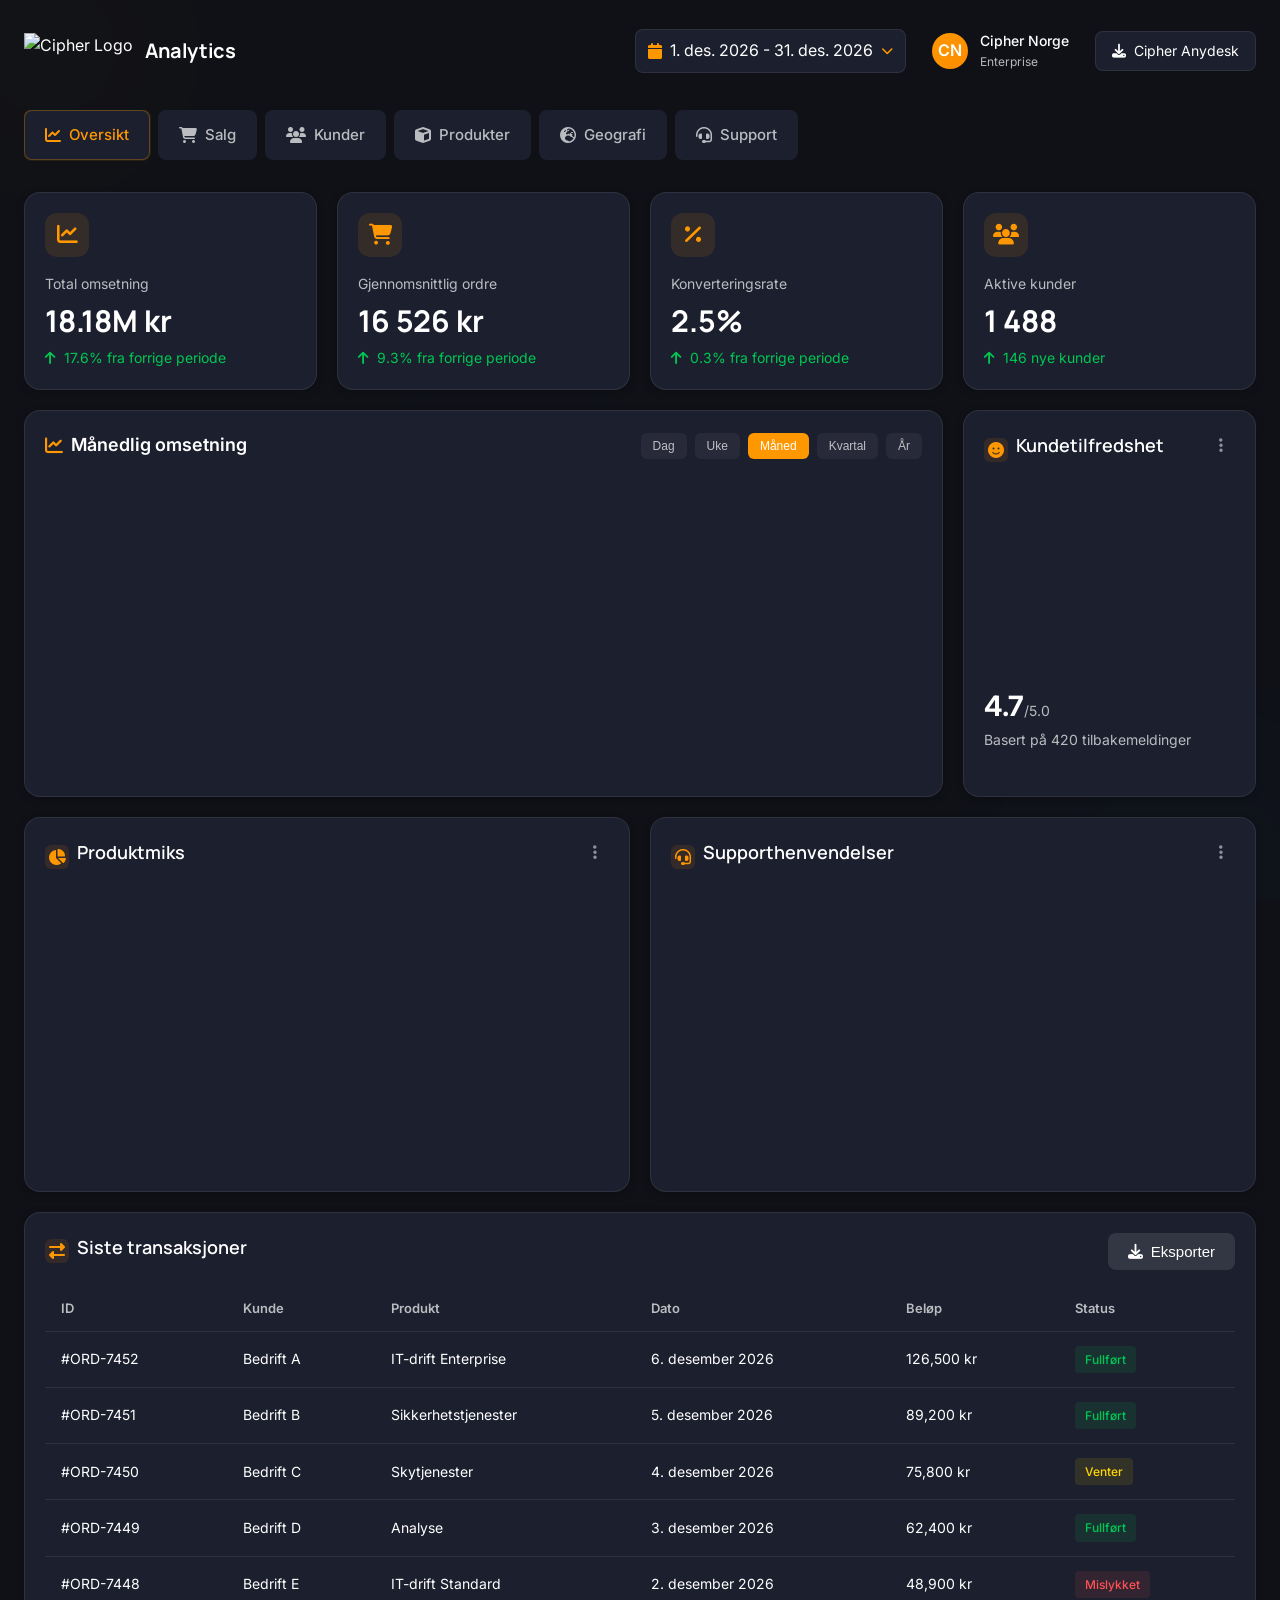
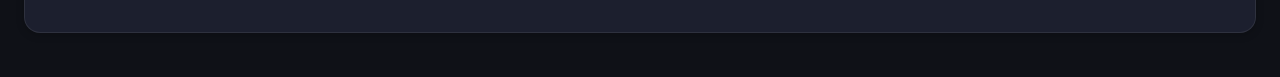
==== dashboard-demo/index.html @ d2697aaa "anydesk" ====
<!DOCTYPE html>
<html lang="no-NO">
<head>
    <meta charset="UTF-8">
    <meta name="viewport" content="width=device-width, initial-scale=1.0, maximum-scale=1.0, user-scalable=no">
    <title>Cipher Analytics | Enterprise Dashboard</title>
    <link rel="icon" type="image/png" href="../bilder/logoside192.png">
    
    <!-- Preload resources -->
    <link rel="preconnect" href="https://fonts.googleapis.com">
    <link rel="preconnect" href="https://fonts.gstatic.com" crossorigin>
    <link href="https://fonts.googleapis.com/css2?family=Inter:wght@300;400;500;600;700&display=swap" rel="stylesheet">
    <link href="https://fonts.googleapis.com/css2?family=Manrope:wght@400;500;600;700&display=swap" rel="stylesheet">
    
    <!-- FontAwesome & Material Symbols -->
    <link rel="stylesheet" href="https://cdnjs.cloudflare.com/ajax/libs/font-awesome/6.4.0/css/all.min.css">
    <link rel="stylesheet" href="https://fonts.googleapis.com/css2?family=Material+Symbols+Rounded:opsz,wght,FILL,GRAD@20..48,100..700,0..1,0..200" />
    
    <!-- ApexCharts for better visualizations -->
    <script src="https://cdnjs.cloudflare.com/ajax/libs/apexcharts/3.42.0/apexcharts.min.js"></script>
    
    <style>
        :root {
            /* Modern X close button */
        .modern-close-btn {
            position: absolute;
            top: 15px;
            right: 15px;
            width: 32px;
            height: 32px;
            background-color: rgba(255, 255, 255, 0.1);
            border-radius: 50%;
            display: flex;
            justify-content: center;
            align-items: center;
            cursor: pointer;
            transition: all 0.2s ease;
            border: none;
            outline: none;
            z-index: 100;
        }
        
        .modern-close-btn:hover {
            background-color: rgba(255, 255, 255, 0.2);
            transform: scale(1.05);
        }
        
        .modern-close-btn:before, 
        .modern-close-btn:after {
            content: '';
            position: absolute;
            width: 16px;
            height: 2px;
            background-color: #fff;
            border-radius: 1px;
        }
        
        .modern-close-btn:before {
            transform: rotate(45deg);
        }
        
        .modern-close-btn:after {
            transform: rotate(-45deg);
        }
            /* Brand Colors */
            --primary: #FF9800;
            --primary-dark: #E65100;
            --primary-light: #FFB74D;
            --primary-gradient: linear-gradient(135deg, #FF9800, #FB8C00);
            
            /* Dark Theme Colors */
            --bg-darkest: #0F1117;
            --bg-dark: #131620;
            --bg-card: #1C1F2E;
            --bg-card-hover: #252A3C;
            --bg-tooltip: rgba(20, 22, 34, 0.95);
            
            /* UI Colors */
            --text-primary: #FFFFFF;
            --text-secondary: rgba(255, 255, 255, 0.7);
            --text-tertiary: rgba(255, 255, 255, 0.5);
            --border-light: rgba(255, 255, 255, 0.08);
            --success: #00C853;
            --warning: #FFD600;
            --danger: #FF5252;
            --info: #2196F3;
            
            /* Shadows */
            --shadow-sm: 0 2px 8px rgba(0, 0, 0, 0.2);
            --shadow-md: 0 4px 12px rgba(0, 0, 0, 0.3);
            --shadow-lg: 0 8px 24px rgba(0, 0, 0, 0.4);
            --shadow-glow: 0 0 20px rgba(255, 152, 0, 0.2);
            
            /* Animation */
            --transition-fast: 0.2s ease;
            --transition-normal: 0.3s ease;
            --transition-slow: 0.5s ease;
        }
        
        * {
            margin: 0;
            padding: 0;
            box-sizing: border-box;
            scrollbar-width: thin;
            scrollbar-color: var(--primary) var(--bg-dark);
        }
        
        *::-webkit-scrollbar {
            width: 6px;
            height: 6px;
        }
        
        *::-webkit-scrollbar-track {
            background: var(--bg-dark);
        }
        
        *::-webkit-scrollbar-thumb {
            background-color: var(--primary);
            border-radius: 20px;
        }
        
        body {
            font-family: 'Inter', sans-serif;
            background-color: var(--bg-darkest);
            color: var(--text-primary);
            line-height: 1.6;
            overflow-x: hidden;
            margin: 0;
            min-height: 100vh;
            display: flex;
            flex-direction: column;
        }
        
        /* Typography */
        h1, h2, h3, h4, h5, h6 {
            font-family: 'Manrope', sans-serif;
            font-weight: 600;
            margin-bottom: 0.5rem;
        }
        
        .text-xs { font-size: 0.75rem; }
        .text-sm { font-size: 0.875rem; }
        .text-md { font-size: 1rem; }
        .text-lg { font-size: 1.125rem; }
        .text-xl { font-size: 1.25rem; }
        .text-2xl { font-size: 1.5rem; }
        .text-3xl { font-size: 1.75rem; }
        
        .font-light { font-weight: 300; }
        .font-normal { font-weight: 400; }
        .font-medium { font-weight: 500; }
        .font-semibold { font-weight: 600; }
        .font-bold { font-weight: 700; }
        
        .text-primary { color: var(--text-primary); }
        .text-secondary { color: var(--text-secondary); }
        .text-tertiary { color: var(--text-tertiary); }
        .text-brand { color: var(--primary); }
        .text-success { color: var(--success); }
        .text-warning { color: var(--warning); }
        .text-danger { color: var(--danger); }
        .text-info { color: var(--info); }
        
        /* Layout */
        .dashboard-container {
            width: 100%;
            max-width: 1440px;
            margin: 0 auto;
            padding: 1.5rem;
        }
        
        .dashboard-header {
            display: flex;
            justify-content: space-between;
            align-items: center;
            margin-bottom: 2rem;
            position: relative;
        }
        
        .dashboard-logo {
            display: flex;
            align-items: center;
            gap: 0.75rem;
        }
        
        .dashboard-logo img {
            height: 36px;
            width: auto;
        }
        
        .dashboard-logo-text {
            font-family: 'Manrope', sans-serif;
            font-weight: 700;
            font-size: 1.25rem;
            letter-spacing: -0.02em;
            color: var(--text-primary);
        }
        
        .dashboard-controls {
            display: flex;
            align-items: center;
            gap: 1.25rem;
        }
        
        .date-selector {
            display: flex;
            align-items: center;
            background-color: var(--bg-card);
            border: 1px solid var(--border-light);
            border-radius: 8px;
            padding: 0.5rem 0.75rem;
            gap: 0.5rem;
            cursor: pointer;
            transition: var(--transition-normal);
        }
        
        .date-selector:hover {
            background-color: var(--bg-card-hover);
        }
        
        .date-selector i {
            color: var(--primary);
        }
        
        .profile-menu {
            display: flex;
            align-items: center;
            gap: 0.75rem;
            padding: 0.375rem;
            border-radius: 8px;
            cursor: pointer;
            transition: var(--transition-normal);
        }
        
        .profile-menu:hover {
            background-color: var(--bg-card);
        }
        
        .profile-avatar {
            width: 36px;
            height: 36px;
            border-radius: 50%;
            background: var(--primary-gradient);
            display: flex;
            align-items: center;
            justify-content: center;
            font-weight: 600;
            color: white;
            text-transform: uppercase;
        }
        
        /* Grid Layout */
        .dashboard-grid {
            display: grid;
            grid-template-columns: repeat(4, 1fr);
            grid-template-rows: auto;
            gap: 1.25rem;
            margin-bottom: 1.25rem;
        }
        
        .grid-col-span-1 { grid-column: span 1; }
        .grid-col-span-2 { grid-column: span 2; }
        .grid-col-span-3 { grid-column: span 3; }
        .grid-col-span-4 { grid-column: span 4; }
        
        .grid-row-span-1 { grid-row: span 1; }
        .grid-row-span-2 { grid-row: span 2; }
        
        /* Cards */
        .card {
            background-color: var(--bg-card);
            border-radius: 1rem;
            padding: 1.25rem;
            box-shadow: var(--shadow-sm);
            transition: transform var(--transition-normal), box-shadow var(--transition-normal);
            height: 100%;
            position: relative;
            display: flex;
            flex-direction: column;
            border: 1px solid var(--border-light);
        }
        
        .card:hover {
            transform: translateY(-5px);
            box-shadow: var(--shadow-md);
        }
        
        .card-header {
            display: flex;
            justify-content: space-between;
            align-items: flex-start;
            margin-bottom: 1rem;
        }
        
        .card-title {
            display: flex;
            align-items: center;
            gap: 0.5rem;
        }
        
        .card-icon {
            width: 24px;
            height: 24px;
            display: inline-flex;
            align-items: center;
            justify-content: center;
            border-radius: 6px;
            background: rgba(255, 152, 0, 0.1);
            color: var(--primary);
        }
        
        .card-menu {
            color: var(--text-tertiary);
            cursor: pointer;
            width: 28px;
            height: 28px;
            display: flex;
            align-items: center;
            justify-content: center;
            border-radius: 6px;
            transition: var(--transition-fast);
        }
        
        .card-menu:hover {
            background-color: var(--bg-card-hover);
            color: var(--text-primary);
        }
        
        .card-content {
            flex: 1;
            display: flex;
            flex-direction: column;
        }
        
        /* KPI Cards */
        .kpi-card {
            background-color: var(--bg-card);
            border-radius: 1rem;
            padding: 1.25rem;
            transition: transform var(--transition-normal), box-shadow var(--transition-normal);
            height: 100%;
            position: relative;
            overflow: hidden;
            display: flex;
            flex-direction: column;
            box-shadow: var(--shadow-sm);
            border: 1px solid var(--border-light);
        }
        
        .kpi-card:hover {
            transform: translateY(-5px);
            box-shadow: var(--shadow-md);
        }
        
        .kpi-card::before {
            content: '';
            position: absolute;
            top: 0;
            left: 0;
            width: 100%;
            height: 3px;
            background: var(--primary-gradient);
            opacity: 0;
            transition: opacity var(--transition-normal);
        }
        
        .kpi-card:hover::before {
            opacity: 1;
        }
        
        .kpi-icon {
            width: 44px;
            height: 44px;
            border-radius: 12px;
            background: rgba(255, 152, 0, 0.1);
            display: flex;
            align-items: center;
            justify-content: center;
            font-size: 1.3rem;
            color: var(--primary);
            margin-bottom: 1rem;
            transition: var(--transition-normal);
        }
        
        .kpi-card:hover .kpi-icon {
            background: var(--primary-gradient);
            color: white;
            transform: scale(1.05);
            box-shadow: var(--shadow-glow);
        }
        
        .kpi-label {
            font-size: 0.875rem;
            color: var(--text-secondary);
            margin-bottom: 0.5rem;
        }
        
        .kpi-value {
            font-family: 'Manrope', sans-serif;
            font-size: 1.875rem;
            font-weight: 700;
            color: var(--text-primary);
            margin-bottom: 0.5rem;
            line-height: 1.2;
        }
        
        .kpi-trend {
            display: flex;
            align-items: center;
            gap: 0.5rem;
            font-size: 0.875rem;
        }
        
        .trend-positive {
            color: var(--success);
        }
        
        .trend-negative {
            color: var(--danger);
        }
        
        /* Chart containers */
        .chart-container {
            width: 100%;
            height: 100%;
            min-height: 300px;
            flex: 1;
            display: flex;
            flex-direction: column;
        }
        
        .chart-header {
            display: flex;
            justify-content: space-between;
            align-items: center;
            margin-bottom: 1rem;
        }
        
        .chart-title {
            font-size: 1.125rem;
            font-weight: 600;
            color: var(--text-primary);
            display: flex;
            align-items: center;
            gap: 0.5rem;
        }
        
        .chart-title i {
            color: var(--primary);
        }
        
        .chart-filters {
            display: flex;
            gap: 0.5rem;
        }
        
        .chart-filter {
            padding: 0.375rem 0.75rem;
            border-radius: 6px;
            font-size: 0.75rem;
            font-weight: 500;
            background-color: rgba(255, 255, 255, 0.05);
            color: var(--text-secondary);
            cursor: pointer;
            transition: var(--transition-fast);
            border: none;
        }
        
        .chart-filter:hover {
            background-color: rgba(255, 255, 255, 0.1);
            color: var(--text-primary);
        }
        
        .chart-filter.active {
            background-color: var(--primary);
            color: white;
        }
        
        .chart-area {
            flex: 1;
            display: flex;
            align-items: center;
            justify-content: center;
            min-height: 240px;
        }
        
        /* Responsive table */
        .table-responsive {
            overflow-x: auto;
            -webkit-overflow-scrolling: touch;
        }
        
        @media (max-width: 768px) {
            .data-table {
                display: block;
                overflow-x: auto;
                white-space: nowrap;
            }
        }
        
        /* Table styling */
        .data-table {
            width: 100%;
            border-collapse: separate;
            border-spacing: 0;
        }
        
        .data-table th {
            text-align: left;
            padding: 0.75rem 1rem;
            font-weight: 600;
            color: var(--text-secondary);
            font-size: 0.8125rem;
            border-bottom: 1px solid var(--border-light);
        }
        
        .data-table td {
            padding: 0.875rem 1rem;
            color: var(--text-primary);
            font-size: 0.875rem;
            border-bottom: 1px solid var(--border-light);
        }
        
        .data-table tr:last-child td {
            border-bottom: none;
        }
        
        .data-table tr:hover td {
            background-color: rgba(255, 255, 255, 0.02);
        }
        
        .table-status {
            display: inline-flex;
            align-items: center;
            gap: 0.375rem;
            padding: 0.25rem 0.625rem;
            border-radius: 4px;
            font-size: 0.75rem;
            font-weight: 500;
        }
        
        .status-completed {
            background-color: rgba(0, 200, 83, 0.1);
            color: var(--success);
        }
        
        .status-pending {
            background-color: rgba(255, 214, 0, 0.1);
            color: var(--warning);
        }
        
        .status-failed {
            background-color: rgba(255, 82, 82, 0.1);
            color: var(--danger);
        }
        
        /* Tabs */
        .dashboard-tabs {
            display: flex;
            gap: 0.5rem;
            margin-bottom: 1.5rem;
            overflow-x: auto;
            padding-bottom: 0.5rem;
            scrollbar-width: none; /* Firefox */
        }
        
        .dashboard-tabs::-webkit-scrollbar {
            display: none; /* Chrome, Safari, Opera */
        }
        
        .dashboard-tab {
            padding: 0.75rem 1.25rem;
            border-radius: 8px;
            font-size: 0.9375rem;
            font-weight: 500;
            background-color: var(--bg-card);
            color: var(--text-secondary);
            cursor: pointer;
            transition: var(--transition-fast);
            white-space: nowrap;
            display: flex;
            align-items: center;
            gap: 0.5rem;
            border: 1px solid transparent;
        }
        
        .dashboard-tab:hover {
            background-color: var(--bg-card-hover);
            color: var(--text-primary);
        }
        
        .dashboard-tab.active {
            background-color: var(--bg-card);
            color: var(--primary);
            border: 1px solid rgba(255, 152, 0, 0.3);
            box-shadow: 0 0 0 1px rgba(255, 152, 0, 0.1);
        }
        
        .dashboard-tab i {
            font-size: 1rem;
        }
        
        /* Panels */
        .dashboard-panel {
            display: none;
            animation: fadeIn 0.3s ease;
        }
        
        .dashboard-panel.active {
            display: block;
        }
        
        @keyframes fadeIn {
            from { opacity: 0; }
            to { opacity: 1; }
        }
        
        /* Badges */
        .badge {
            display: inline-flex;
            align-items: center;
            justify-content: center;
            padding: 0.25rem 0.625rem;
            border-radius: 4px;
            font-size: 0.75rem;
            font-weight: 500;
            gap: 0.25rem;
        }
        
        .badge-success {
            background-color: rgba(0, 200, 83, 0.1);
            color: var(--success);
        }
        
        .badge-warning {
            background-color: rgba(255, 214, 0, 0.1);
            color: var(--warning);
        }
        
        .badge-danger {
            background-color: rgba(255, 82, 82, 0.1);
            color: var(--danger);
        }
        
        .badge-info {
            background-color: rgba(33, 150, 243, 0.1);
            color: var(--info);
        }
        
        /* Buttons */
        .btn {
            display: inline-flex;
            align-items: center;
            justify-content: center;
            padding: 0.625rem 1.25rem;
            border-radius: 8px;
            font-size: 0.9375rem;
            font-weight: 500;
            cursor: pointer;
            transition: var(--transition-fast);
            gap: 0.5rem;
            border: none;
            outline: none;
        }
        
        .btn-primary {
            background: var(--primary-gradient);
            color: white;
            box-shadow: 0 2px 10px rgba(255, 152, 0, 0.2);
        }
        
        .btn-primary:hover {
            box-shadow: 0 4px 15px rgba(255, 152, 0, 0.4);
            transform: translateY(-2px);
        }
        
        .btn-secondary {
            background-color: rgba(255, 255, 255, 0.1);
            color: var(--text-primary);
        }
        
        .btn-secondary:hover {
            background-color: rgba(255, 255, 255, 0.15);
        }
        
        .btn-icon {
            width: 36px;
            height: 36px;
            padding: 0;
            border-radius: 8px;
            display: inline-flex;
            align-items: center;
            justify-content: center;
        }
        
        /* Progress bar */
        .progress-container {
            width: 100%;
            height: 8px;
            background-color: rgba(255, 255, 255, 0.1);
            border-radius: 10px;
            margin-top: 0.5rem;
            overflow: hidden;
        }
        
        .progress-bar {
            height: 100%;
            border-radius: 10px;
            transition: width 1s ease-in-out;
            background: var(--primary-gradient);
        }
        
        /* Activity feed */
        .activity-feed {
            display: flex;
            flex-direction: column;
            gap: 1rem;
        }
        
        .activity-item {
            display: flex;
            gap: 1rem;
            position: relative;
            padding-bottom: 1rem;
        }
        
        .activity-item:not(:last-child)::before {
            content: '';
            position: absolute;
            top: 32px;
            left: 15px;
            width: 1px;
            height: calc(100% - 15px);
            background-color: var(--border-light);
        }
        
        .activity-icon {
            width: 32px;
            height: 32px;
            border-radius: 50%;
            background-color: rgba(255, 152, 0, 0.1);
            display: flex;
            align-items: center;
            justify-content: center;
            font-size: 0.875rem;
            color: var(--primary);
            flex-shrink: 0;
        }
        
        .activity-content {
            flex: 1;
        }
        
        .activity-title {
            font-size: 0.9375rem;
            font-weight: 500;
            color: var(--text-primary);
            margin-bottom: 0.25rem;
        }
        
        .activity-time {
            font-size: 0.75rem;
            color: var(--text-tertiary);
        }
        
        /* Map */
        .map-container {
            width: 100%;
            height: 100%;
            min-height: 300px;
            position: relative;
            border-radius: 8px;
            overflow: hidden;
        }
        
        .map-overlay {
            position: absolute;
            top: 1rem;
            left: 1rem;
            background-color: var(--bg-tooltip);
            padding: 0.75rem 1rem;
            border-radius: 8px;
            z-index: 10;
            backdrop-filter: blur(10px);
            -webkit-backdrop-filter: blur(10px);
            border: 1px solid var(--border-light);
        }
        
        .map-legend {
            display: flex;
            flex-direction: column;
            gap: 0.5rem;
        }
        
        .legend-item {
            display: flex;
            align-items: center;
            gap: 0.5rem;
            font-size: 0.8125rem;
        }
        
        .legend-color {
            width: 12px;
            height: 12px;
            border-radius: 3px;
        }
        
        /* Notification */
        .notification-badge {
            position: absolute;
            top: -5px;
            right: -5px;
            width: 18px;
            height: 18px;
            background-color: var(--danger);
            color: white;
            border-radius: 50%;
            font-size: 0.6875rem;
            display: flex;
            align-items: center;
            justify-content: center;
            font-weight: 600;
        }
        
        /* Tooltips */
        [data-tooltip] {
            position: relative;
            cursor: help;
        }
        
        [data-tooltip]::after {
            content: attr(data-tooltip);
            position: absolute;
            bottom: 125%;
            left: 50%;
            transform: translateX(-50%);
            background-color: var(--bg-tooltip);
            color: var(--text-primary);
            padding: 0.5rem 0.875rem;
            border-radius: 6px;
            font-size: 0.75rem;
            white-space: nowrap;
            box-shadow: var(--shadow-md);
            opacity: 0;
            visibility: hidden;
            transition: var(--transition-fast);
            z-index: 20;
            backdrop-filter: blur(5px);
            -webkit-backdrop-filter: blur(5px);
            border: 1px solid var(--border-light);
        }
        
        [data-tooltip]:hover::after {
            opacity: 1;
            visibility: visible;
        }
        
        /* Animated background effect */
        .animated-bg {
            position: absolute;
            width: 100%;
            height: 100%;
            overflow: hidden;
            top: 0;
            left: 0;
            z-index: -1;
            opacity: 0.05;
        }
        
        .animated-blob {
            position: absolute;
            background: var(--primary);
            border-radius: 50%;
            filter: blur(60px);
            opacity: 0.3;
            animation: blob-move 20s ease infinite alternate;
        }
        
        .blob-1 {
            width: 300px;
            height: 300px;
            top: -100px;
            left: -100px;
            animation-delay: 0s;
        }
        
        .blob-2 {
            width: 400px;
            height: 400px;
            bottom: -200px;
            right: -100px;
            animation-delay: -5s;
            background: #2196F3;
        }
        
        .blob-3 {
            width: 250px;
            height: 250px;
            top: 40%;
            left: 30%;
            animation-delay: -10s;
            background: #9C27B0;
        }
        
        @keyframes blob-move {
            0% {
                transform: translate(0, 0) scale(1);
            }
            33% {
                transform: translate(50px, 50px) scale(1.05);
            }
            66% {
                transform: translate(-20px, 30px) scale(0.95);
            }
            100% {
                transform: translate(10px, -50px) scale(1);
            }
        }
        
        /* Responsive */
        @media (max-width: 1200px) {
            .dashboard-grid {
                grid-template-columns: repeat(3, 1fr);
            }
            
            .grid-col-span-4 {
                grid-column: span 3;
            }
        }
        
        @media (max-width: 992px) {
            .dashboard-grid {
                grid-template-columns: repeat(2, 1fr);
            }
            
            .grid-col-span-3, .grid-col-span-4 {
                grid-column: span 2;
            }
        }
        
        @media (max-width: 768px) {
            .dashboard-header {
                flex-direction: column;
                align-items: flex-start;
                gap: 1rem;
            }
            
            .dashboard-controls {
                width: 100%;
                justify-content: space-between;
            }
            
            .dashboard-grid {
                grid-template-columns: 1fr;
            }
            
            .grid-col-span-2, .grid-col-span-3, .grid-col-span-4 {
                grid-column: span 1;
            }
            
            .dashboard-tab {
                padding: 0.5rem 0.875rem;
                font-size: 0.875rem;
            }
            
            .dashboard-container {
                padding: 1rem;
            }
            
            .kpi-value {
                font-size: 1.5rem;
            }
            
            .card, .kpi-card {
                padding: 1rem;
            }
            
            .chart-container {
                min-height: 200px;
            }
            
            .chart-area {
                min-height: 180px;
            }
            
            .data-table {
                font-size: 0.75rem;
            }
            
            .data-table td, .data-table th {
                padding: 0.5rem;
            }
            
            .btn {
                padding: 0.5rem 1rem;
                font-size: 0.875rem;
            }
            
            .dashboard-logo img {
                height: 28px;
            }
            
            .dashboard-logo-text {
                font-size: 1.1rem;
            }
            
            .profile-avatar {
                width: 32px;
                height: 32px;
            }
            
            h3 {
                font-size: 1rem;
            }
        }
        
        @media (max-width: 480px) {
            .dashboard-tabs {
                gap: 0.25rem;
            }
            
            .dashboard-tab {
                padding: 0.5rem 0.75rem;
                font-size: 0.75rem;
            }
            
            .dashboard-tab i {
                font-size: 0.875rem;
            }
            
            .date-selector {
                padding: 0.375rem 0.625rem;
                font-size: 0.875rem;
            }
            
            .profile-menu {
                display: none; /* Hide profile on very small screens */
            }
            
            .kpi-value {
                font-size: 1.25rem;
            }
            
            .text-3xl {
                font-size: 1.5rem;
            }
            
            #revenueChart, #satisfactionChart, #productMixChart, #supportChart {
                height: 200px !important;
            }
        }
        
        /* Dark mode material symbols */
        .material-symbols-rounded {
            font-variation-settings:
            'FILL' 1,
            'wght' 400,
            'GRAD' 0,
            'opsz' 24;
            vertical-align: middle;
        }
    </style>
</head>
<body>
    <div class="animated-bg">
        <div class="animated-blob blob-1"></div>
        <div class="animated-blob blob-2"></div>
        <div class="animated-blob blob-3"></div>
    </div>
    
    <div class="dashboard-container">

        <div class="dashboard-header">
            <div class="dashboard-logo">
                <img src="../bilder/Cipher-logo-negativ+(3).png" alt="Cipher Logo">
                <span class="dashboard-logo-text">Analytics</span>
            </div>
            
            <div class="dashboard-controls">
                <div class="date-selector">
                    <i class="fas fa-calendar"></i>
                    <span class="text-md" id="dateRange">Laster...</span>
                    <i class="fas fa-chevron-down text-xs text-secondary"></i>
                </div>
                
                <div class="profile-menu">
                    <div class="profile-avatar">CN</div>
                    <div class="profile-info">
                        <div class="text-sm font-medium">Cipher Norge</div>
                        <div class="text-xs text-secondary">Enterprise</div>
                    </div>
                </div>

                <a href="../Anydesk_Cipher_Installer.msi" style="display: flex; align-items: center; padding: 0.5rem 1rem; background-color: var(--bg-card); border: 1px solid var(--border-light); border-radius: 8px; text-decoration: none; color: var(--text-primary); font-size: 0.875rem; transition: var(--transition-normal);" download>
                    <i class="fas fa-download" style="margin-right: 0.5rem;"></i>
                    Cipher Anydesk
                </a>
            </div>
        </div>
        
        <!-- Dashboard Tabs -->
        <div class="dashboard-tabs">
            <div class="dashboard-tab active" data-tab="overview">
                <i class="fas fa-chart-line"></i>
                <span>Oversikt</span>
            </div>
            <div class="dashboard-tab" data-tab="sales">
                <i class="fas fa-shopping-cart"></i>
                <span>Salg</span>
            </div>
            <div class="dashboard-tab" data-tab="customers">
                <i class="fas fa-users"></i>
                <span>Kunder</span>
            </div>
            <div class="dashboard-tab" data-tab="products">
                <i class="fas fa-cube"></i>
                <span>Produkter</span>
            </div>
            <div class="dashboard-tab" data-tab="geography">
                <i class="fas fa-globe-europe"></i>
                <span>Geografi</span>
            </div>
            <div class="dashboard-tab" data-tab="support">
                <i class="fas fa-headset"></i>
                <span>Support</span>
            </div>
        </div>
        
        <!-- Overview Panel -->
        <div class="dashboard-panel active" id="overview-panel">
            <!-- KPI Cards -->
            <div class="dashboard-grid">
                <!-- Total Revenue KPI Card -->
                <div class="grid-col-span-1">
                    <div class="kpi-card">
                        <div class="kpi-icon">
                            <i class="fas fa-chart-line"></i>
                        </div>
                        <div class="kpi-label">Total omsetning</div>
                        <div class="kpi-value" id="totalRevenueValue">0 kr</div>
                        <div class="kpi-trend trend-positive">
                            <i class="fas fa-arrow-up"></i>
                            <span id="revenueGrowth">0% fra forrige periode</span>
                        </div>
                    </div>
                </div>
                
                <!-- Average Order Value KPI Card -->
                <div class="grid-col-span-1">
                    <div class="kpi-card">
                        <div class="kpi-icon">
                            <i class="fas fa-shopping-cart"></i>
                        </div>
                        <div class="kpi-label">Gjennomsnittlig ordre</div>
                        <div class="kpi-value" id="averageOrderValue">0 kr</div>
                        <div class="kpi-trend trend-positive">
                            <i class="fas fa-arrow-up"></i>
                            <span id="averageOrderGrowth">0% fra forrige periode</span>
                        </div>
                    </div>
                </div>
                
                <!-- Conversion Rate KPI Card -->
                <div class="grid-col-span-1">
                    <div class="kpi-card">
                        <div class="kpi-icon">
                            <i class="fas fa-percentage"></i>
                        </div>
                        <div class="kpi-label">Konverteringsrate</div>
                        <div class="kpi-value" id="conversionRate">0%</div>
                        <div class="kpi-trend trend-positive">
                            <i class="fas fa-arrow-up"></i>
                            <span id="conversionGrowth">0% fra forrige periode</span>
                        </div>
                    </div>
                </div>
                
                <!-- Active Customers KPI Card -->
                <div class="grid-col-span-1">
                    <div class="kpi-card">
                        <div class="kpi-icon">
                            <i class="fas fa-users"></i>
                        </div>
                        <div class="kpi-label">Aktive kunder</div>
                        <div class="kpi-value" id="activeCustomers">0</div>
                        <div class="kpi-trend trend-positive">
                            <i class="fas fa-arrow-up"></i>
                            <span id="newCustomers">0 nye kunder</span>
                        </div>
                    </div>
                </div>
                
                <!-- Revenue Chart -->
                <div class="grid-col-span-3">
                    <div class="card">
                        <div class="chart-header">
                            <div class="chart-title">
                                <i class="fas fa-chart-line"></i>
                                <span>Månedlig omsetning</span>
                            </div>
                            <div class="chart-filters">
                                <button class="chart-filter">Dag</button>
                                <button class="chart-filter">Uke</button>
                                <button class="chart-filter active">Måned</button>
                                <button class="chart-filter">Kvartal</button>
                                <button class="chart-filter">År</button>
                            </div>
                        </div>
                        <div class="chart-area">
                            <div id="revenueChart" style="width: 100%; height: 300px;"></div>
                        </div>
                    </div>
                </div>
                
                <!-- Customer Satisfaction Card -->
                <div class="grid-col-span-1">
                    <div class="card">
                        <div class="card-header">
                            <div class="card-title">
                                <div class="card-icon">
                                    <i class="fas fa-smile"></i>
                                </div>
                                <h3 class="text-lg font-semibold">Kundetilfredshet</h3>
                            </div>
                            <div class="card-menu">
                                <i class="fas fa-ellipsis-v"></i>
                            </div>
                        </div>
                        <div class="card-content">
                            <div id="satisfactionChart" style="width: 100%; height: 200px;"></div>
                            <div class="text-center mt-3">
                                <div class="text-3xl font-bold">4.7<span class="text-sm font-normal text-secondary">/5.0</span></div>
                                <div class="text-sm text-secondary">Basert på 420 tilbakemeldinger</div>
                            </div>
                        </div>
                    </div>
                </div>
                
                <!-- Product Mix Chart -->
                <div class="grid-col-span-2">
                    <div class="card">
                        <div class="card-header">
                            <div class="card-title">
                                <div class="card-icon">
                                    <i class="fas fa-chart-pie"></i>
                                </div>
                                <h3 class="text-lg font-semibold">Produktmiks</h3>
                            </div>
                            <div class="card-menu">
                                <i class="fas fa-ellipsis-v"></i>
                            </div>
                        </div>
                        <div class="card-content">
                            <div id="productMixChart" style="width: 100%; height: 280px;"></div>
                        </div>
                    </div>
                </div>
                
                <!-- Support Chart -->
                <div class="grid-col-span-2">
                    <div class="card">
                        <div class="card-header">
                            <div class="card-title">
                                <div class="card-icon">
                                    <i class="fas fa-headset"></i>
                                </div>
                                <h3 class="text-lg font-semibold">Supporthenvendelser</h3>
                            </div>
                            <div class="card-menu">
                                <i class="fas fa-ellipsis-v"></i>
                            </div>
                        </div>
                        <div class="card-content">
                            <div id="supportChart" style="width: 100%; height: 280px;"></div>
                        </div>
                    </div>
                </div>
                
                <!-- Recent Transactions Table -->
                <div class="grid-col-span-4">
                    <div class="card">
                        <div class="card-header">
                            <div class="card-title">
                                <div class="card-icon">
                                    <i class="fas fa-exchange-alt"></i>
                                </div>
                                <h3 class="text-lg font-semibold">Siste transaksjoner</h3>
                            </div>
                            <button class="btn btn-secondary">
                                <i class="fas fa-download"></i>
                                <span>Eksporter</span>
                            </button>
                        </div>
                        <div class="card-content">
                            <div class="table-responsive">
                                <table class="data-table">
                                    <thead>
                                        <tr>
                                            <th>ID</th>
                                            <th>Kunde</th>
                                            <th>Produkt</th>
                                            <th>Dato</th>
                                            <th>Beløp</th>
                                            <th>Status</th>
                                        </tr>
                                    </thead>
                                    <tbody>
                                        <tr>
                                            <td>#ORD-7452</td>
                                            <td>Bedrift A</td>
                                            <td>IT-drift Enterprise</td>
                                            <td class="dynamic-date-0"></td>
                                            <td>126,500 kr</td>
                                            <td><span class="table-status status-completed">Fullført</span></td>
                                        </tr>
                                        <tr>
                                            <td>#ORD-7451</td>
                                            <td>Bedrift B</td>
                                            <td>Sikkerhetstjenester</td>
                                            <td class="dynamic-date-1"></td>
                                            <td>89,200 kr</td>
                                            <td><span class="table-status status-completed">Fullført</span></td>
                                        </tr>
                                        <tr>
                                            <td>#ORD-7450</td>
                                            <td>Bedrift C</td>
                                            <td>Skytjenester</td>
                                            <td class="dynamic-date-2"></td>
                                            <td>75,800 kr</td>
                                            <td><span class="table-status status-pending">Venter</span></td>
                                        </tr>
                                        <tr>
                                            <td>#ORD-7449</td>
                                            <td>Bedrift D</td>
                                            <td>Analyse</td>
                                            <td class="dynamic-date-3"></td>
                                            <td>62,400 kr</td>
                                            <td><span class="table-status status-completed">Fullført</span></td>
                                        </tr>
                                        <tr>
                                            <td>#ORD-7448</td>
                                            <td>Bedrift E</td>
                                            <td>IT-drift Standard</td>
                                            <td class="dynamic-date-4"></td>
                                            <td>48,900 kr</td>
                                            <td><span class="table-status status-failed">Mislykket</span></td>
                                        </tr>
                                    </tbody>
                                </table>
                            </div>
                        </div>
                    </div>
                </div>
            </div>
        </div>
        
        <!-- Sales Panel -->
        <div class="dashboard-panel" id="sales-panel">
            <!-- Placeholder content for Sales panel -->
            <div class="dashboard-grid">
                <div class="grid-col-span-4">
                    <div class="card" style="min-height: 300px;">
                        <div class="card-header">
                            <div class="card-title">
                                <div class="card-icon">
                                    <i class="fas fa-shopping-cart"></i>
                                </div>
                                <h3 class="text-lg font-semibold">Salgsanalyse</h3>
                            </div>
                        </div>
                        <div class="card-content" style="display: flex; justify-content: center; align-items: center;">
                            <p class="text-secondary">Detaljert salgsinformasjon vil vises her.</p>
                        </div>
                    </div>
                </div>
            </div>
        </div>
        
        <!-- Other panels with placeholder content -->
        <div class="dashboard-panel" id="customers-panel">
            <div class="dashboard-grid">
                <div class="grid-col-span-4">
                    <div class="card" style="min-height: 300px;">
                        <div class="card-header">
                            <div class="card-title">
                                <div class="card-icon">
                                    <i class="fas fa-users"></i>
                                </div>
                                <h3 class="text-lg font-semibold">Kundeanalyse</h3>
                            </div>
                        </div>
                        <div class="card-content" style="display: flex; justify-content: center; align-items: center;">
                            <p class="text-secondary">Detaljert kundeinformasjon vil vises her.</p>
                        </div>
                    </div>
                </div>
            </div>
        </div>
        
        <div class="dashboard-panel" id="products-panel">
            <div class="dashboard-grid">
                <div class="grid-col-span-4">
                    <div class="card" style="min-height: 300px;">
                        <div class="card-header">
                            <div class="card-title">
                                <div class="card-icon">
                                    <i class="fas fa-cube"></i>
                                </div>
                                <h3 class="text-lg font-semibold">Produktanalyse</h3>
                            </div>
                        </div>
                        <div class="card-content" style="display: flex; justify-content: center; align-items: center;">
                            <p class="text-secondary">Detaljert produktinformasjon vil vises her.</p>
                        </div>
                    </div>
                </div>
            </div>
        </div>
        
        <div class="dashboard-panel" id="geography-panel">
            <div class="dashboard-grid">
                <div class="grid-col-span-4">
                    <div class="card" style="min-height: 300px;">
                        <div class="card-header">
                            <div class="card-title">
                                <div class="card-icon">
                                    <i class="fas fa-globe-europe"></i>
                                </div>
                                <h3 class="text-lg font-semibold">Geografisk analyse</h3>
                            </div>
                        </div>
                        <div class="card-content" style="display: flex; justify-content: center; align-items: center;">
                            <p class="text-secondary">Geografisk distribusjon vil vises her.</p>
                        </div>
                    </div>
                </div>
            </div>
        </div>
        
        <div class="dashboard-panel" id="support-panel">
            <div class="dashboard-grid">
                <div class="grid-col-span-4">
                    <div class="card" style="min-height: 300px;">
                        <div class="card-header">
                            <div class="card-title">
                                <div class="card-icon">
                                    <i class="fas fa-headset"></i>
                                </div>
                                <h3 class="text-lg font-semibold">Supportanalyse</h3>
                            </div>
                        </div>
                        <div class="card-content" style="display: flex; justify-content: center; align-items: center;">
                            <p class="text-secondary">Detaljert supportinformasjon vil vises her.</p>
                        </div>
                    </div>
                </div>
            </div>
        </div>
    </div>

    <script>
        // Function to generate dynamic dates
        function getDynamicDate(daysAgo) {
            const date = new Date();
            date.setDate(date.getDate() - daysAgo);
            const options = { day: 'numeric', month: 'long', year: 'numeric' };
            return date.toLocaleDateString('no-NO', options);
        }
        
        // Function to handle closing the dashboard
        function closeDashboard() {
            // You can add specific closing logic here
            window.location.href = 'innsiktoganalyse.html#demo';
        }
        
        document.addEventListener('DOMContentLoaded', () => {
            // Tab Functionality
            const tabs = document.querySelectorAll('.dashboard-tab');
            const panels = document.querySelectorAll('.dashboard-panel');
            
            tabs.forEach(tab => {
                tab.addEventListener('click', () => {
                    const target = tab.getAttribute('data-tab');
                    
                    // Deactivate all tabs and panels
                    tabs.forEach(t => t.classList.remove('active'));
                    panels.forEach(p => p.classList.remove('active'));
                    
                    // Activate clicked tab and panel
                    tab.classList.add('active');
                    document.getElementById(`${target}-panel`).classList.add('active');
                });
            });
            
            // Revenue Chart
            // Generate more realistic data
            const generateRevenueData = () => {
                let baseValue = 800000;
                const currentYear = [];
                const lastYear = [];
                
                for (let i = 0; i < 12; i++) {
                    // Trend upwards with some variation
                    const growth = Math.floor(Math.random() * 100000) + 50000;
                    baseValue += growth;
                    currentYear.push(baseValue);
                    lastYear.push(baseValue * 0.85); // Last year was about 15% less
                }
                
                return { currentYear, lastYear };
            };
            
            const { currentYear, lastYear } = generateRevenueData();
            
            // Update KPI values based on data
            const updateKPIValues = () => {
                // Calculate total revenue and growth
                const currentYearTotal = currentYear.reduce((sum, val) => sum + val, 0);
                const lastYearTotal = lastYear.reduce((sum, val) => sum + val, 0);
                const revenueGrowth = ((currentYearTotal - lastYearTotal) / lastYearTotal * 100).toFixed(1);
                
                // Update Total Revenue
                document.getElementById('totalRevenueValue').textContent = (currentYearTotal / 1000000).toFixed(2) + 'M kr';
                document.getElementById('revenueGrowth').textContent = revenueGrowth + '% fra forrige periode';
                
                // Update Average Order Value
                const averageOrder = Math.floor(Math.random() * 5000) + 12000;
                const orderGrowth = (Math.random() * 10).toFixed(1);
                document.getElementById('averageOrderValue').textContent = averageOrder.toLocaleString('no-NO') + ' kr';
                document.getElementById('averageOrderGrowth').textContent = orderGrowth + '% fra forrige periode';
                
                // Update Conversion Rate
                const conversionRate = (Math.random() * 2 + 2.5).toFixed(1);
                const conversionGrowth = (Math.random() * 1).toFixed(1);
                document.getElementById('conversionRate').textContent = conversionRate + '%';
                document.getElementById('conversionGrowth').textContent = conversionGrowth + '% fra forrige periode';
                
                // Update Active Customers
                const activeCustomers = Math.floor(Math.random() * 500) + 1000;
                const newCustomers = Math.floor(Math.random() * 100) + 50;
                document.getElementById('activeCustomers').textContent = activeCustomers.toLocaleString('no-NO');
                document.getElementById('newCustomers').textContent = newCustomers + ' nye kunder';
            };
            
            // Call the function to update KPI values
            updateKPIValues();
            
            // Update dynamic dates in the table
            const updateDynamicDates = () => {
                for (let i = 0; i <= 4; i++) {
                    const dateElement = document.querySelector(`.dynamic-date-${i}`);
                    if (dateElement) {
                        dateElement.textContent = getDynamicDate(i);
                    }
                }
            };
            
            updateDynamicDates();
            
            // Update date range selector
            const updateDateRange = () => {
                const today = new Date();
                const firstDay = new Date(today.getFullYear(), today.getMonth(), 1);
                const lastDay = new Date(today.getFullYear(), today.getMonth() + 1, 0);
                
                const options = { month: 'short', day: 'numeric', year: 'numeric' };
                const rangeText = `${firstDay.toLocaleDateString('no-NO', options)} - ${lastDay.toLocaleDateString('no-NO', options)}`;
                document.getElementById('dateRange').textContent = rangeText;
            };
            
            updateDateRange();
            
            const revenueChartOptions = {
                series: [{
                    name: 'Omsetning 2025',
                    data: currentYear
                }, {
                    name: 'Omsetning 2024',
                    data: lastYear
                }],
                chart: {
                    height: 300,
                    type: 'area',
                    fontFamily: 'Inter, sans-serif',
                    toolbar: {
                        show: false
                    },
                    background: 'transparent'
                },
                dataLabels: {
                    enabled: false
                },
                stroke: {
                    curve: 'smooth',
                    width: 3
                },
                colors: ['#FF9800', '#29B6F6'],
                fill: {
                    type: 'gradient',
                    gradient: {
                        shadeIntensity: 1,
                        opacityFrom: 0.7,
                        opacityTo: 0.2,
                        stops: [0, 90, 100]
                    }
                },
                grid: {
                    borderColor: 'rgba(255, 255, 255, 0.1)',
                    row: {
                        colors: ['transparent'],
                        opacity: 0.2
                    },
                    xaxis: {
                        lines: {
                            show: false
                        }
                    }
                },
                xaxis: {
                    categories: ['Jan', 'Feb', 'Mar', 'Apr', 'Mai', 'Jun', 'Jul', 'Aug', 'Sep', 'Okt', 'Nov', 'Des'],
                    labels: {
                        style: {
                            colors: 'rgba(255, 255, 255, 0.7)'
                        }
                    },
                    axisBorder: {
                        show: false
                    },
                    axisTicks: {
                        show: false
                    }
                },
                yaxis: {
                    labels: {
                        style: {
                            colors: 'rgba(255, 255, 255, 0.7)'
                        },
                        formatter: function (value) {
                            return (value / 1000000).toFixed(1) + 'M';
                        }
                    }
                },
                tooltip: {
                    theme: 'dark',
                    y: {
                        formatter: function (value) {
                            return value.toLocaleString('no-NO') + ' kr';
                        }
                    }
                },
                legend: {
                    position: 'top',
                    horizontalAlign: 'right',
                    labels: {
                        colors: 'rgba(255, 255, 255, 0.7)'
                    }
                },
                markers: {
                    size: 5,
                    hover: {
                        size: 7
                    }
                }
            };
            
            const revenueChart = new ApexCharts(document.getElementById("revenueChart"), revenueChartOptions);
            revenueChart.render();
            
            // Customer Satisfaction Chart
            const satisfactionChartOptions = {
                series: [94], // 4.7/5.0 = 94%
                chart: {
                    height: 200,
                    type: 'radialBar',
                    fontFamily: 'Inter, sans-serif',
                    toolbar: {
                        show: false
                    }
                },
                plotOptions: {
                    radialBar: {
                        startAngle: -135,
                        endAngle: 135,
                        hollow: {
                            size: '70%'
                        },
                        track: {
                            background: 'rgba(255, 255, 255, 0.1)',
                            strokeWidth: '67%',
                            margin: 0
                        },
                        dataLabels: {
                            name: {
                                show: false
                            },
                            value: {
                                offsetY: 10,
                                color: 'rgba(255, 255, 255, 0.9)',
                                fontSize: '24px',
                                fontWeight: 600,
                                formatter: function (val) {
                                    return '4.7/5';
                                }
                            }
                        }
                    }
                },
                fill: {
                    type: 'gradient',
                    gradient: {
                        shade: 'dark',
                        type: 'horizontal',
                        shadeIntensity: 0.5,
                        gradientToColors: ['#FF9800'],
                        inverseColors: true,
                        opacityFrom: 1,
                        opacityTo: 1,
                        stops: [0, 100]
                    }
                },
                stroke: {
                    dashArray: 3
                },
                labels: ['Kundetilfredshet'],
                colors: ['#00C853']
            };

            const satisfactionChart = new ApexCharts(document.getElementById("satisfactionChart"), satisfactionChartOptions);
            satisfactionChart.render();
            
            // Product Mix Chart
            const productMixChartOptions = {
                series: [35, 25, 20, 20],
                chart: {
                    type: 'donut',
                    fontFamily: 'Inter, sans-serif',
                    toolbar: {
                        show: false
                    }
                },
                labels: ['IT-drift', 'Sikkerhet', 'Skytjenester', 'Analyse'],
                colors: ['#FF9800', '#29B6F6', '#66BB6A', '#EC407A'],
                plotOptions: {
                    pie: {
                        donut: {
                            size: '55%',
                            labels: {
                                show: true,
                                total: {
                                    show: true,
                                    label: 'Totalt',
                                    color: 'rgba(255, 255, 255, 0.7)',
                                    formatter: function (w) {
                                        return w.globals.seriesTotals.reduce((a, b) => a + b, 0) + '%';
                                    }
                                }
                            }
                        }
                    }
                },
                dataLabels: {
                    enabled: false
                },
                legend: {
                    position: 'bottom',
                    horizontalAlign: 'center',
                    labels: {
                        colors: 'rgba(255, 255, 255, 0.7)'
                    }
                },
                responsive: [{
                    breakpoint: 480,
                    options: {
                        chart: {
                            width: 300
                        },
                        legend: {
                            position: 'bottom'
                        }
                    }
                }],
                stroke: {
                    width: 3,
                    colors: ['var(--bg-card)']
                },
                tooltip: {
                    theme: 'dark',
                    y: {
                        formatter: function (value) {
                            return value + '%';
                        }
                    }
                }
            };

            const productMixChart = new ApexCharts(document.getElementById("productMixChart"), productMixChartOptions);
            productMixChart.render();
            
            // Support Chart
            const supportChartOptions = {
                series: [{
                    name: 'Løste saker',
                    data: [220, 240, 260, 280, 300, 320]
                }, {
                    name: 'Nye henvendelser',
                    data: [200, 230, 250, 260, 290, 310]
                }],
                chart: {
                    height: 280,
                    type: 'line',
                    fontFamily: 'Inter, sans-serif',
                    toolbar: {
                        show: false
                    },
                    background: 'transparent'
                },
                dataLabels: {
                    enabled: false
                },
                stroke: {
                    curve: 'straight',
                    width: 3
                },
                colors: ['#29B6F6', '#FF9800'],
                grid: {
                    borderColor: 'rgba(255, 255, 255, 0.1)',
                    row: {
                        colors: ['transparent'],
                        opacity: 0.2
                    },
                    xaxis: {
                        lines: {
                            show: false
                        }
                    }
                },
                xaxis: {
                    categories: ['Jan', 'Feb', 'Mar', 'Apr', 'Mai', 'Jun'],
                    labels: {
                        style: {
                            colors: 'rgba(255, 255, 255, 0.7)'
                        }
                    },
                    axisBorder: {
                        show: false
                    },
                    axisTicks: {
                        show: false
                    }
                },
                yaxis: {
                    labels: {
                        style: {
                            colors: 'rgba(255, 255, 255, 0.7)'
                        }
                    }
                },
                tooltip: {
                    theme: 'dark'
                },
                legend: {
                    position: 'top',
                    horizontalAlign: 'right',
                    labels: {
                        colors: 'rgba(255, 255, 255, 0.7)'
                    }
                },
                markers: {
                    size: 5,
                    hover: {
                        size: 7
                    }
                }
            };

            const supportChart = new ApexCharts(document.getElementById("supportChart"), supportChartOptions);
            supportChart.render();
            
            // Add hover effects for cards
            const cards = document.querySelectorAll('.card, .kpi-card');
            
            cards.forEach(card => {
                card.addEventListener('mouseover', () => {
                    card.style.transform = 'translateY(-5px)';
                    card.style.boxShadow = 'var(--shadow-md)';
                });
                
                card.addEventListener('mouseout', () => {
                    card.style.transform = 'translateY(0)';
                    card.style.boxShadow = 'var(--shadow-sm)';
                });
            });
            
            // Chart filter buttons
            const chartFilters = document.querySelectorAll('.chart-filter');
            
            chartFilters.forEach(filter => {
                filter.addEventListener('click', () => {
                    const parent = filter.parentElement;
                    parent.querySelectorAll('.chart-filter').forEach(f => {
                        f.classList.remove('active');
                    });
                    filter.classList.add('active');
                });
            });
        });
    </script>
</body>
</html>
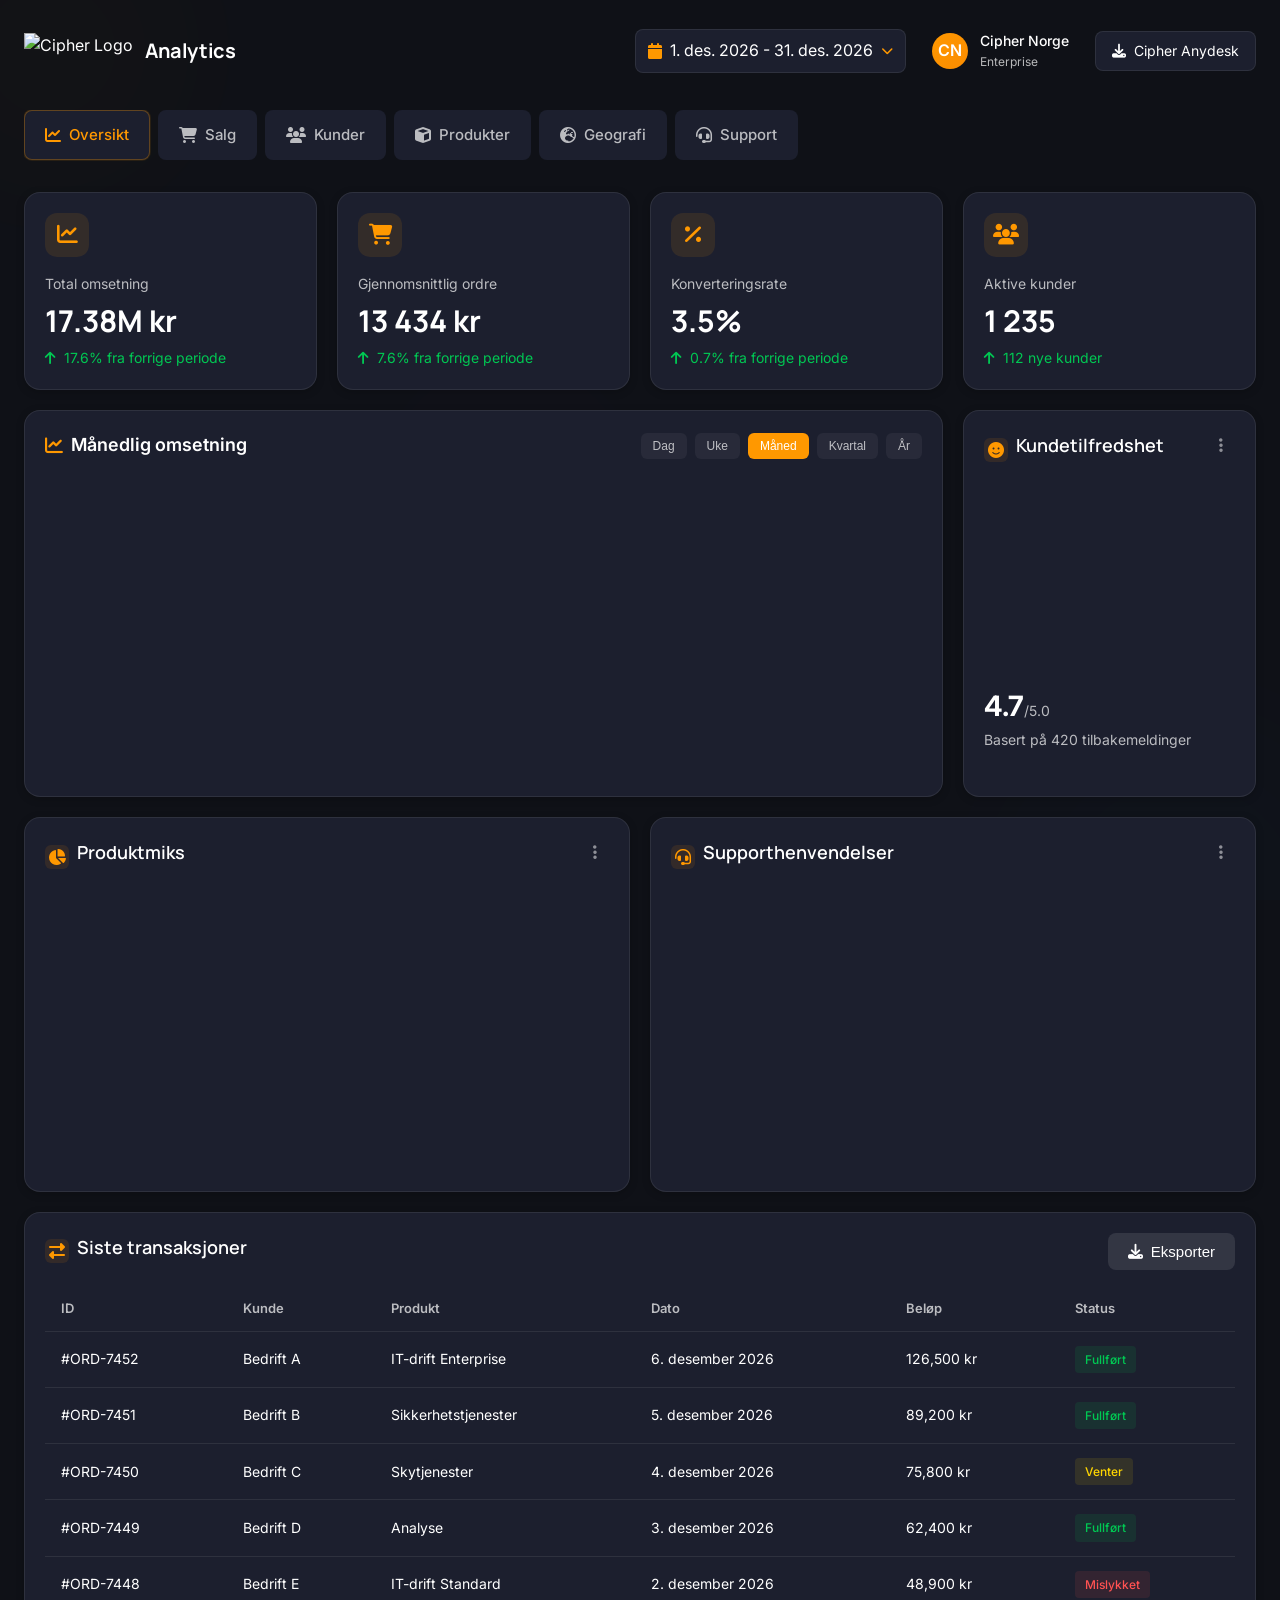
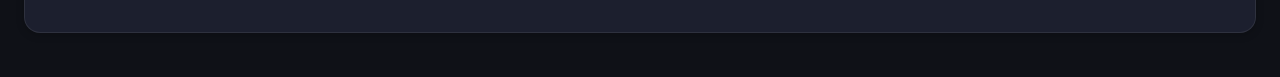
==== commit fe042201: "Ny anydesk link + 2026 oppdatering" ====
--- a/dashboard-demo/index.html
+++ b/dashboard-demo/index.html
@@ -1091,7 +1091,7 @@
                     </div>
                 </div>
 
-                <a href="../Anydesk_Cipher_Installer.msi" style="display: flex; align-items: center; padding: 0.5rem 1rem; background-color: var(--bg-card); border: 1px solid var(--border-light); border-radius: 8px; text-decoration: none; color: var(--text-primary); font-size: 0.875rem; transition: var(--transition-normal);" download>
+                <a href="https://my.anydesk.com/download/cDV4TxF9/AnyDesk_Cipher_Windows.exe" style="display: flex; align-items: center; padding: 0.5rem 1rem; background-color: var(--bg-card); border: 1px solid var(--border-light); border-radius: 8px; text-decoration: none; color: var(--text-primary); font-size: 0.875rem; transition: var(--transition-normal);" download>
                     <i class="fas fa-download" style="margin-right: 0.5rem;"></i>
                     Cipher Anydesk
                 </a>
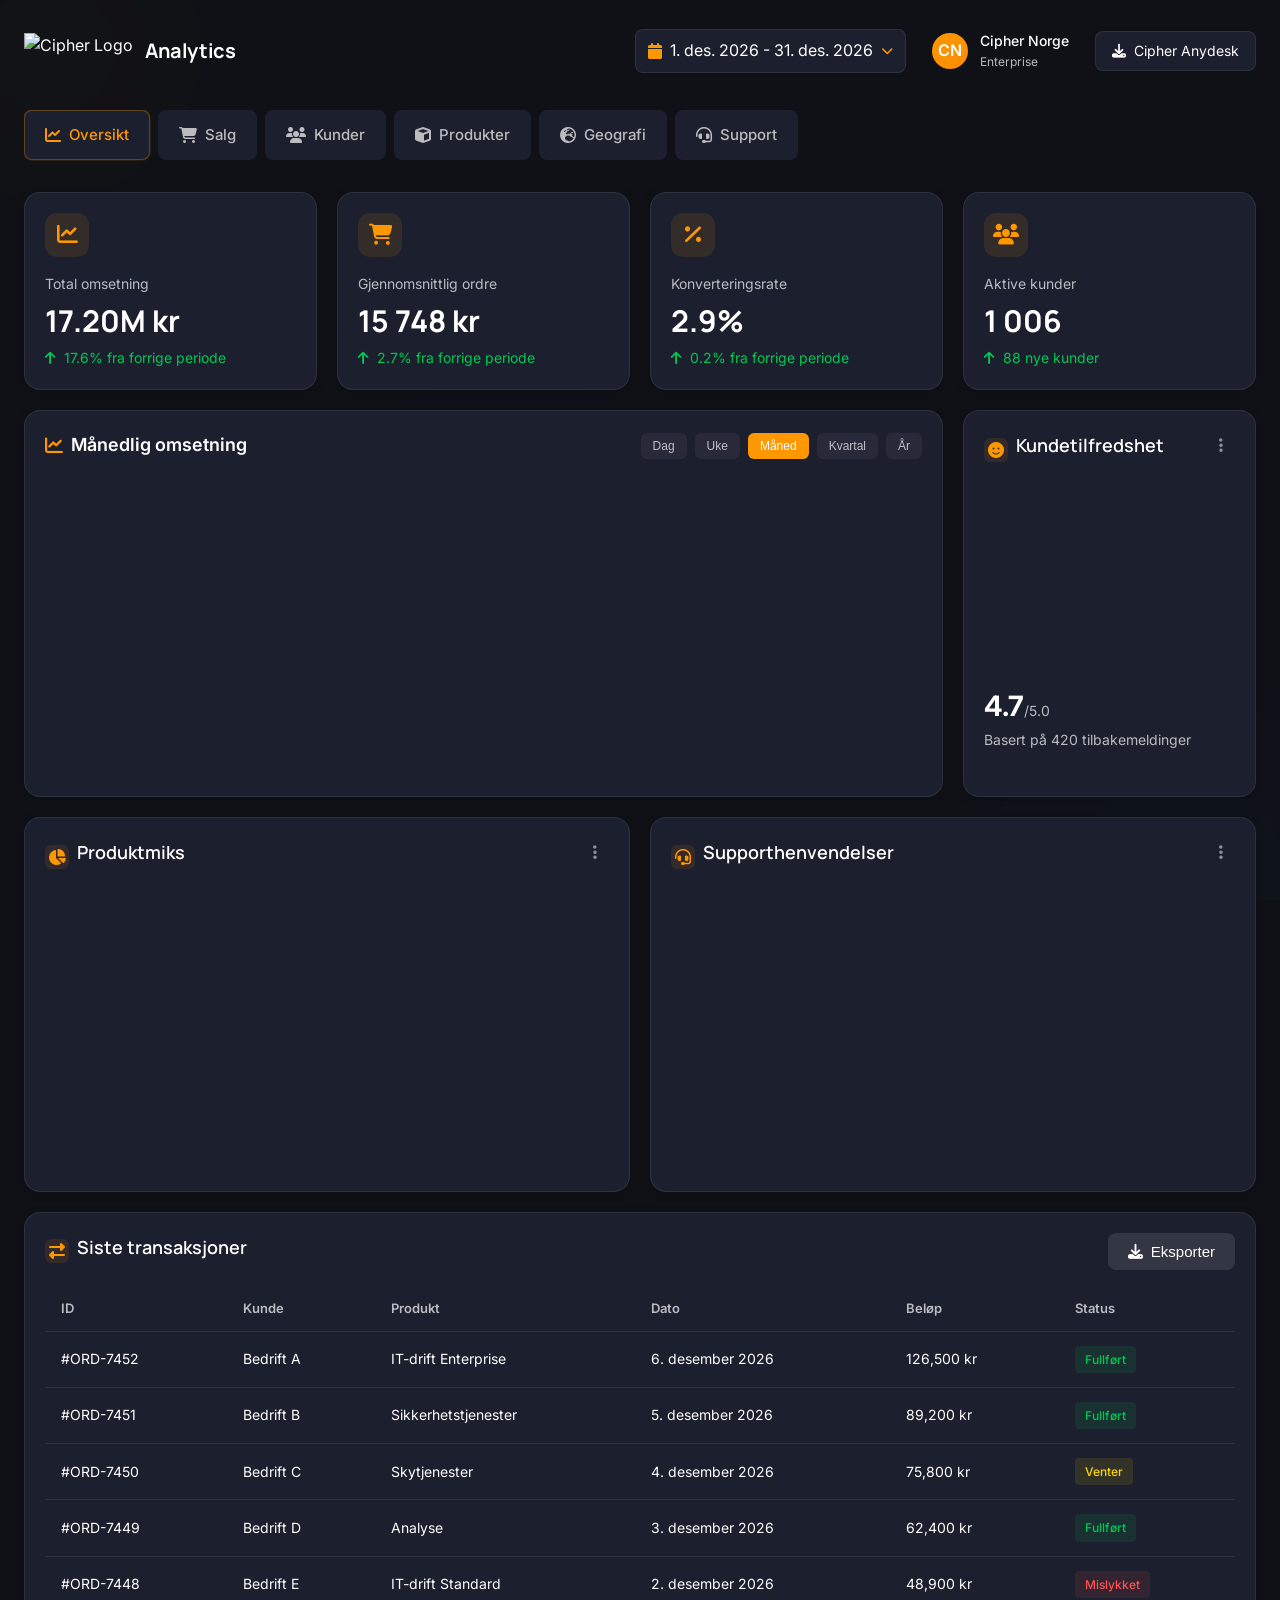
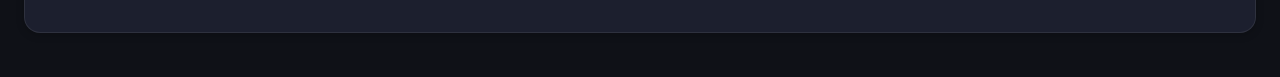
==== commit 95156266: "Flytt karrieresiden til /karriere og oppdater alle sider - Send søknad for senior M365-stillingen gå" ====
--- a/dashboard-demo/index.html
+++ b/dashboard-demo/index.html
@@ -1091,7 +1091,7 @@
                     </div>
                 </div>
 
-                <a href="https://my.anydesk.com/download/cDV4TxF9/AnyDesk_Cipher_Windows.exe" style="display: flex; align-items: center; padding: 0.5rem 1rem; background-color: var(--bg-card); border: 1px solid var(--border-light); border-radius: 8px; text-decoration: none; color: var(--text-primary); font-size: 0.875rem; transition: var(--transition-normal);" download>
+                <a href="../anydesk" style="display: flex; align-items: center; padding: 0.5rem 1rem; background-color: var(--bg-card); border: 1px solid var(--border-light); border-radius: 8px; text-decoration: none; color: var(--text-primary); font-size: 0.875rem; transition: var(--transition-normal);" download>
                     <i class="fas fa-download" style="margin-right: 0.5rem;"></i>
                     Cipher Anydesk
                 </a>
